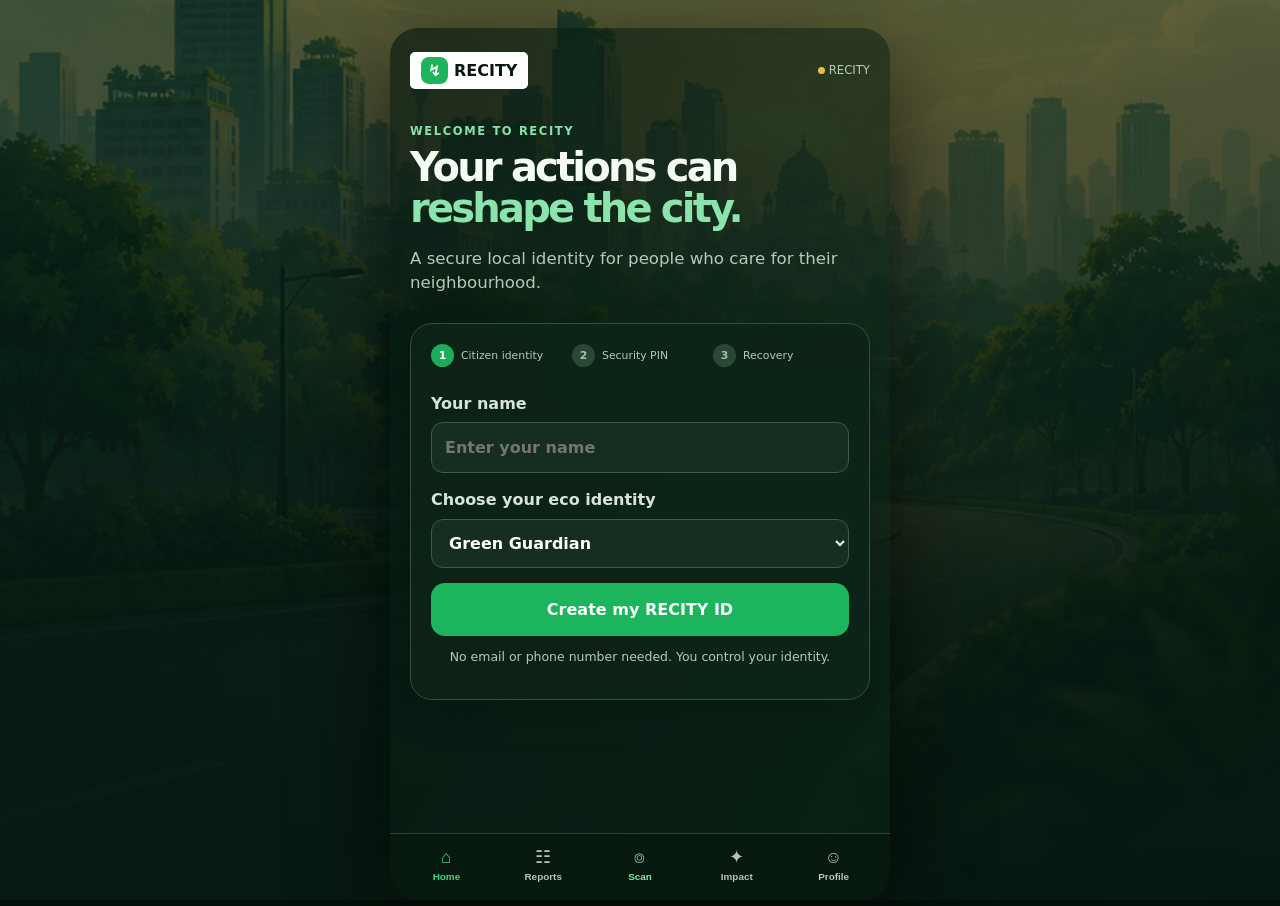
==== public/index.html @ 3ed27c59 "Serve Recity static app from Vercel public directory" ====
<!doctype html><html lang="en"><head><meta charset="UTF-8"/><meta name="viewport" content="width=device-width,initial-scale=1"/><meta name="theme-color" content="#06170f"/><title>RECITY — Waste Intelligence OS</title><link rel="icon" href="public/favicon.svg"/><link rel="stylesheet" href="styles.css"/></head><body><div class="city-scene" aria-hidden="true"></div><main class="app"><header><a class="brand" href="#dashboard"><i>↯</i> RECITY</a><div class="online"><span></span> RECITY</div></header><section id="onboarding" class="screen active"><p class="kicker">WELCOME TO RECITY</p><h1>Your actions can<br/><em>reshape the city.</em></h1><p class="lead">A secure local identity for people who care for their neighbourhood.</p><article class="panel onboarding-card"><div class="step"><b>1</b><span>Citizen identity</span><b>2</b><span>Security PIN</span><b>3</b><span>Recovery</span></div><label>Your name<input id="citizen-name" placeholder="Enter your name" autocomplete="name"/></label><label>Choose your eco identity<select id="eco-title"><option>Seedling</option><option>Eco Explorer</option><option selected>Green Guardian</option><option>City Shaper</option></select></label><button id="start" class="primary">Create my RECITY ID</button><p class="small">No email or phone number needed. You control your identity.</p></article></section><section id="dashboard" class="screen"><p class="kicker">GOOD MORNING</p><div class="title-row"><h1 id="welcome">Green Guardian</h1><button class="avatar" data-go="profile">OG</button></div><p class="recity-id">RECITY ID · <span id="identity">RCY-UDG-7K4P-9X2N</span></p><article class="scan-card"><p class="kicker">WASTE INTELLIGENCE</p><h2>What can this become?</h2><p>Scan waste to get a stable action, safe guidance, and a chance to create impact.</p><button class="light" data-go="scan">Scan waste</button></article><div class="metrics"><article><b>0</b><span>Verified points</span></article><article><b>0 kg</b><span>Waste diverted</span></article><article><b>0</b><span>Actions verified</span></article></div><div class="section-head"><h2>Active reports</h2><button data-go="reports">See all</button></div><article class="report-card"><i class="status-dot"></i><div><b>No reports yet</b><small>Your submitted reports will appear here.</small></div></article></section><section id="scan" class="screen"><button class="back" data-go="dashboard">‹ Back</button><p class="kicker">NEW WASTE CHECK</p><h1>See the next<br/>best action.</h1><article class="upload panel"><div class="scan-icon">⌾</div><h2>Take a clear photo</h2><p>The AI identifies the item. Recity’s safety rules decide the final action.</p><label class="primary">Take or upload a photo<input type="file" id="photo" accept="image/*" capture="environment" hidden/></label></article><aside class="notice"><b>Privacy first</b><span>Your image is analysed securely and never made public without your permission.</span></aside></section><section id="analysis" class="screen"><button class="back" data-go="scan">‹ Back</button><p class="kicker">ANALYSIS RESULT</p><h1>Waste check</h1><div id="photo-preview" class="photo-preview"><span>Photo preview</span></div><article class="decision panel"><p class="kicker">FINAL ACTION</p><h2>Reuse with care</h2><p>Detection is AI-assisted. This recommendation will be made consistent by Recity’s verified safety rules.</p><div class="scores"><span>Reusable <b>0%</b></span><span>Recyclable <b>0%</b></span><span>Hazard <b>0%</b></span></div></article><div class="section-head"><h2>Detected items</h2><span>Awaiting scan</span></div><article class="item"><i>♻</i><div><b>Plastic bottle</b><small>PET · empty · clean</small></div><em>Reusable</em></article><article class="item"><i>♻</i><div><b>Aluminium can</b><small>Metal · recyclable</small></div><em>Recycle</em></article><button class="primary" data-go="reuse">Explore reuse guide</button><button class="secondary" data-go="report">Report for collection</button></section><section id="reuse" class="screen"><button class="back" data-go="analysis">‹ Back</button><p class="kicker">VERIFIED REUSE GUIDE</p><h1>Bottle herb planter</h1><article class="reuse-hero"><span>🌱</span><div><b>Easy · 15 minutes</b><p>Give an empty bottle a useful new role at home.</p></div></article><article class="panel guide"><h2>What you need</h2><p>Clean plastic bottle · scissors · soil · small plant</p><h2>Steps</h2><ol><li>Mark a cutting line.</li><li>Carefully cut the bottle.</li><li>Make drainage holes.</li><li>Add soil and plant.</li></ol><aside>⚠ Ask for help with sharp edges.</aside></article><button class="primary" id="verify-reuse">Mark as completed</button></section><section id="report" class="screen"><button class="back" data-go="analysis">‹ Back</button><p class="kicker">CIVIC REPORT</p><h1>Report this waste</h1><article class="panel form"><label>Report title<input value="Mixed household waste"/></label><label>Notes<textarea placeholder="Add a helpful detail (optional)"></textarea></label><div class="location"><div><b id="location-label">Location not attached</b><small>Sharing a precise location helps the team respond.</small></div><button id="get-location">Use my location</button></div><button id="submit-report" class="primary">Submit report</button></article></section><section id="reports" class="screen"><p class="kicker">YOUR REPORTS</p><h1>Report history</h1><p class="lead">Every update has a clear status and time record.</p><div class="timeline"><article><i class="submitted">✓</i><div><b>Submitted</b><small>Your report was received</small></div><time>Now</time></article><article><i>⌾</i><div><b>AI checked</b><small>Waiting for verification</small></div><time>Next</time></article><article><i>⌾</i><div><b>Verified → Assigned → Collected</b><small>Team workflow begins after verification</small></div></article></div></section><section id="impact" class="screen"><p class="kicker">VERIFIED IMPACT</p><h1>Grow with your city.</h1><article class="impact"><b>0</b><p>Eco points are earned only after a verified action.</p><div><i></i></div><small>Start your first verified action to grow.</small></article><div class="levels"><article class="complete"><i>1</i><b>Seedling</b><small>0 pts</small></article><article class="current"><i>2</i><b>Green Guardian</b><small>200 pts</small></article><article><i>3</i><b>Eco Explorer</b><small>500 pts</small></article><article><i>4</i><b>City Shaper</b><small>1,000 pts</small></article></div></section><section id="profile" class="screen"><p class="kicker">RECITY IDENTITY</p><h1>Profile & security</h1><article class="panel profile"><i>OG</i><div><b id="profile-name">Green Guardian</b><small id="profile-id">RCY-UDG-7K4P-9X2N</small></div></article><article class="panel"><h2>Account security</h2><p>Your PIN is never stored as plain text. Recovery code access will be configured in the secure server phase.</p><button class="secondary">View recovery options</button></article></section><nav><button class="selected" data-go="dashboard">⌂<span>Home</span></button><button data-go="reports">☷<span>Reports</span></button><button data-go="scan" class="scan-nav">⌾<span>Scan</span></button><button data-go="impact">✦<span>Impact</span></button><button data-go="profile">☺<span>Profile</span></button></nav><div id="toast" role="status"></div></main><script src="app.js"></script></body></html>
---- public/styles.css ----
:root{--ink:#06170f;--panel:#10291c;--line:#31513d;--green:#1db45e;--lime:#dff6cb;--white:#f5faf5;--muted:#b6c9bb}*{box-sizing:border-box}body{margin:0;background:#041009;color:var(--white);font:16px/1.45 Inter,system-ui,sans-serif}.city-scene{position:fixed;inset:0;z-index:-2;background:radial-gradient(circle at 75% 18%,#269b5c55,transparent 28%),linear-gradient(#06170fde,#06170ff8),url('assets/city-green.png') center bottom/cover}.app{width:min(100%,500px);margin:auto;min-height:100vh;padding:24px 20px 104px;background:#06170fad}header{display:flex;justify-content:space-between;align-items:center;margin-bottom:34px}.brand{font-weight:900;text-decoration:none;color:#06170f;background:#fff;padding:7px 11px;border-radius:5px}.brand i{font-style:normal;background:var(--green);color:#fff;border-radius:8px;padding:4px 7px}.online{font-size:.73rem;color:var(--muted)}.online span{display:inline-block;width:7px;height:7px;border-radius:50%;background:#e7bd47}.screen{display:none;animation:up .35s ease}.screen.active{display:block}.kicker{font-size:.72rem;font-weight:900;letter-spacing:.14em;color:#85e4aa;margin:0 0 7px}h1{font-size:2.5rem;line-height:1.04;letter-spacing:-.07em;margin:0 0 13px}h1 em{font-style:normal;color:#8be4ab}.lead{color:var(--muted);font-size:1.04rem}.panel,.report-card,.item{background:#0d2418eF;border:1px solid var(--line);border-radius:22px;padding:20px}.onboarding-card{margin-top:28px}.step{display:grid;grid-template-columns:25px 1fr 25px 1fr 25px 1fr;gap:5px;align-items:center;font-size:.68rem;color:var(--muted);margin-bottom:25px}.step b{display:grid;place-items:center;width:23px;height:23px;background:#1cac5a;border-radius:50%;color:#fff}.step b:nth-of-type(2),.step b:nth-of-type(3){background:#294735;color:#a5c1ae}label{display:grid;gap:7px;font-weight:750;margin:15px 0;color:#d8e4da}input,select,textarea{padding:13px;border-radius:12px;border:1px solid #385d45;background:#162e20;color:#fff;font:inherit}textarea{min-height:94px;resize:vertical}.small{color:var(--muted);font-size:.78rem;text-align:center}.primary,.secondary,.light{font:inherit;font-weight:850;border:0;border-radius:14px;padding:15px 17px;width:100%;cursor:pointer}.primary{background:var(--green);color:#fff}.secondary{background:#173824;color:#bdf0cb;border:1px solid #3c754e;margin-top:12px}.light{background:#fff;color:#087337;width:auto}.title-row,.section-head{display:flex;justify-content:space-between;align-items:center}.title-row h1{margin:0}.avatar{width:42px;height:42px;border:1px solid #7fe7a9;background:#184c2e;color:#fff;border-radius:50%;font-weight:800}.recity-id{font-size:.78rem;color:var(--muted);margin:6px 0 23px}.scan-card{padding:27px;border-radius:26px;background:linear-gradient(135deg,#086630,#18a858);box-shadow:0 12px 35px #0005}.scan-card h2{font-size:1.8rem;margin:5px 0}.scan-card p:not(.kicker){color:#dff3e2;max-width:300px}.metrics{display:grid;grid-template-columns:repeat(3,1fr);gap:9px;margin:22px 0 30px}.metrics article{padding:14px 10px;background:#0d2619d9;border:1px solid var(--line);border-radius:17px}.metrics b{font-size:1.25rem;display:block}.metrics span{font-size:.68rem;color:var(--muted)}.section-head h2{font-size:1.25rem}.section-head button{background:none;border:0;color:#71dc98;font-weight:800}.report-card,.item{display:flex;align-items:center;gap:12px;margin:11px 0;padding:15px}.report-card div,.item div{display:grid;gap:3px;flex:1}.report-card small,.item small{color:var(--muted);font-size:.78rem}.status-dot{width:13px;height:13px;border-radius:50%;background:#e7c755}.status-dot.verified{background:#37c46d}.report-card em,.item em{font-size:.7rem;font-style:normal;padding:6px 8px;border-radius:15px;background:#e2f7de;color:#1b6334;font-weight:900}.back{background:none;border:0;color:#cce1d1;padding:0;font:inherit;margin-bottom:17px;cursor:pointer}.upload{text-align:center;padding:38px 22px;border-style:dashed;border-width:2px}.scan-icon{font-size:4.5rem;color:#8be9ae}.upload p{color:var(--muted)}.notice{display:flex;gap:9px;margin:18px 5px;color:var(--muted);font-size:.78rem}.notice b{color:#a4ebbb}.photo-preview{height:205px;border-radius:22px;background:linear-gradient(140deg,#265b3c,#7ece8b,#0d3d27);display:grid;place-items:center;color:#d5f7db;margin:18px 0}.decision{background:linear-gradient(135deg,#124629,#0e6d3c)}.decision h2{margin:3px 0}.decision p{color:#cfe9d6}.scores{display:flex;gap:7px;flex-wrap:wrap}.scores span{padding:8px 9px;border-radius:12px;background:#e2f8d8;color:#195331;font-size:.72rem;font-weight:700}.scores b{display:block;font-size:1rem}.item i{font-size:1.5rem;color:#89e9a7}.section-head>span{font-size:.75rem;color:var(--muted)}.reuse-hero{display:flex;gap:16px;align-items:center;padding:20px;background:linear-gradient(135deg,#e5f9ce,#fcf1c4);color:#174425;border-radius:22px}.reuse-hero span{font-size:3rem}.reuse-hero p{margin:4px 0 0}.guide h2{font-size:1.1rem;margin-top:20px}.guide ol{padding-left:22px}.guide li{margin:10px 0}.guide aside{padding:12px;background:#542a27;border:1px solid #9d6764;border-radius:12px}.location{display:flex;gap:12px;border-top:1px solid var(--line);padding-top:18px;margin-top:20px}.location div{display:grid;gap:4px;flex:1}.location small{font-size:.75rem;color:var(--muted)}.location button{height:max-content;padding:9px;background:#dbf4dd;border:0;border-radius:10px;color:#146032;font-weight:800}.timeline article{display:grid;grid-template-columns:35px 1fr auto;gap:12px;align-items:center;padding:18px 0;border-bottom:1px solid var(--line)}.timeline i{display:grid;place-items:center;width:30px;height:30px;border-radius:50%;background:#1b4129;font-style:normal}.timeline i.submitted{background:#1ab359}.timeline small{display:block;color:var(--muted);font-size:.78rem}.timeline time{font-size:.72rem;color:var(--muted)}.impact{padding:25px;border-radius:23px;background:linear-gradient(135deg,#d9f8cd,#fff2bf);color:#15512c}.impact b{font-size:3.8rem}.impact p{margin:0 0 16px}.impact div{height:12px;border-radius:20px;background:#a9d4a5;overflow:hidden}.impact i{display:block;width:48%;height:100%;background:#14a852;animation:fill 1.2s ease}.impact small{display:block;margin-top:9px}.levels{display:grid;gap:10px;margin-top:23px}.levels article{display:grid;grid-template-columns:35px 1fr auto;gap:10px;align-items:center;border:1px solid var(--line);border-radius:16px;padding:13px;color:var(--muted)}.levels i{display:grid;place-items:center;width:30px;height:30px;border-radius:50%;background:#274837;color:#fff;font-style:normal}.levels b{color:#fff}.levels .complete i,.levels .current i{background:var(--green)}.levels .current{border-color:#50d27c;box-shadow:0 0 0 2px #40c46624}.profile{display:flex;align-items:center;gap:15px}.profile>i{display:grid;place-items:center;width:50px;height:50px;border-radius:50%;background:#1da658;font-style:normal;font-weight:900}.profile div{display:grid;gap:4px}.profile small{color:var(--muted)}nav{position:fixed;bottom:0;left:50%;transform:translateX(-50%);width:min(100%,500px);padding:12px 8px 17px;background:#081a10f5;border-top:1px solid #284735;display:grid;grid-template-columns:repeat(5,1fr);z-index:2}nav button{border:0;background:none;color:#b4c5b7;display:grid;gap:3px;place-items:center;font-size:1.1rem;cursor:pointer}nav span{font-size:.62rem;font-weight:750}nav .selected{color:#47d77a}.scan-nav{color:#84eaa8!important}#toast{position:fixed;bottom:92px;left:50%;transform:translate(-50%,20px);opacity:0;transition:.3s;background:#dcf7d9;color:#195b2e;padding:12px 15px;border-radius:12px;font-weight:800;font-size:.85rem;z-index:3;white-space:nowrap}#toast.show{opacity:1;transform:translate(-50%,0)}@keyframes up{from{opacity:0;transform:translateY(10px)}to{opacity:1;transform:none}}@keyframes fill{from{width:0}to{width:48%}}@media(min-width:650px){body{padding:28px}.app{border-radius:28px;box-shadow:0 30px 90px #0009;min-height:850px}nav{border-radius:0 0 28px 28px}}
/* Recity v2.1 visual system — city-led, animated, and mobile-first */
.city-scene{background:linear-gradient(180deg,#06170f9e 0%,#06170fe6 65%,#06170ff5 100%),url('assets/city-green.png') center bottom/cover no-repeat!important;animation:cityBreathe 16s ease-in-out infinite alternate}
.app{background:linear-gradient(120deg,#06170fa8,#09271775)!important}
.scan-card{min-height:330px;text-align:center;align-items:center;display:flex;flex-direction:column;justify-content:center;background:linear-gradient(145deg,#075027e8,#17a959d9)!important;position:relative;overflow:hidden}
.scan-card::before{content:'⌾';position:absolute;font-size:15rem;line-height:1;color:#b7f8c21c;right:-44px;top:-32px}.scan-card>*{position:relative}.scan-card h2{font-size:2.15rem}.scan-card p:not(.kicker){max-width:285px}.scan-card .light{margin-top:10px}
.panel,.report-card,.item,.levels article{backdrop-filter:blur(12px);box-shadow:0 14px 36px #0000002b}.metrics article{background:#0c261bd9!important}.upload{background:linear-gradient(145deg,#0c3c25eF,#0d2d1fee)!important}.photo-preview{box-shadow:inset 0 0 0 1px #a4f4b33b,0 12px 30px #0006}.impact,.reuse-hero{box-shadow:0 14px 34px #0004}@keyframes cityBreathe{from{background-position:center 54%}to{background-position:center 48%}}
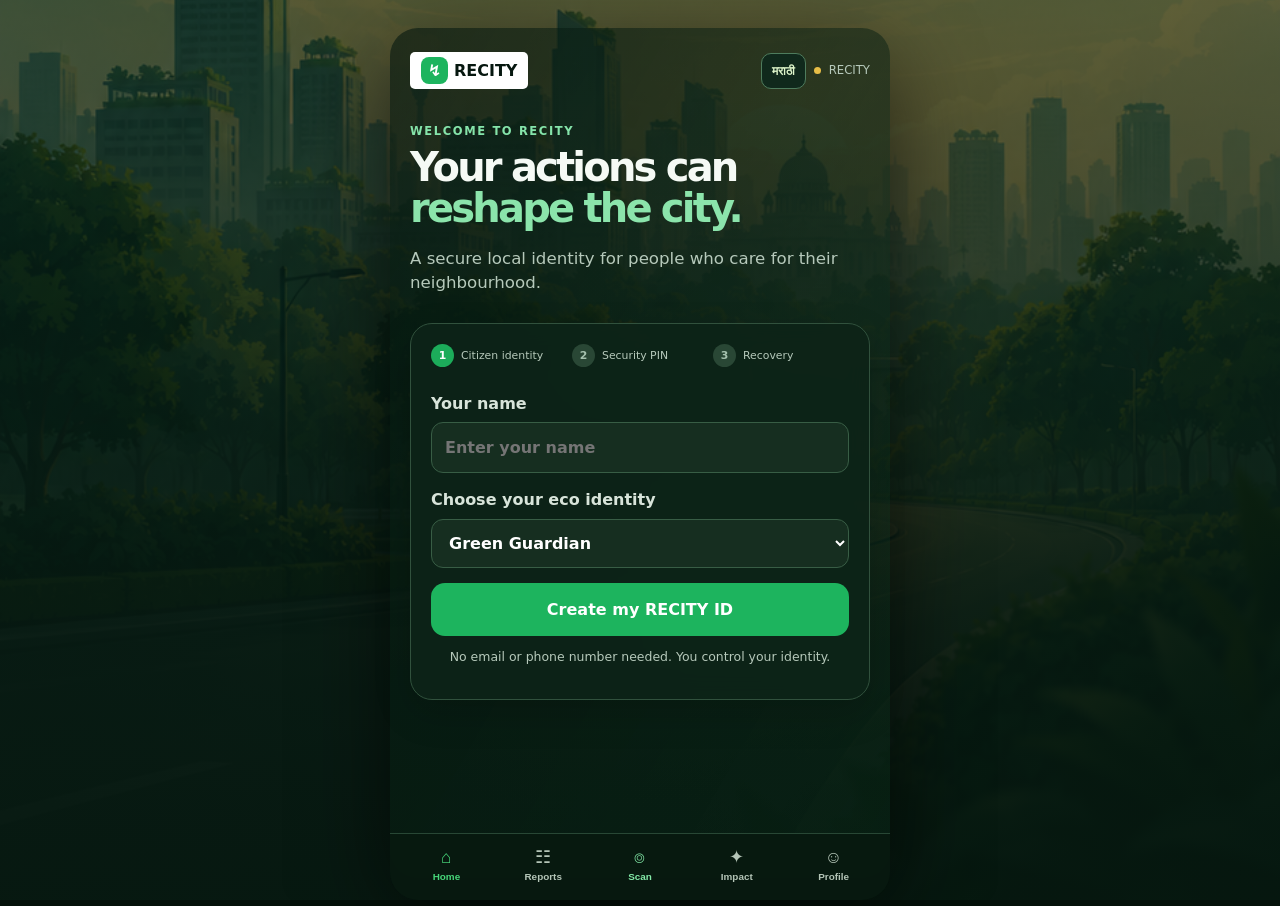
==== commit 24e65ce3: "Add Marathi switch and mobile-first layout refinements" ====
--- a/public/index.html
+++ b/public/index.html
@@ -1 +1 @@
-<!doctype html><html lang="en"><head><meta charset="UTF-8"/><meta name="viewport" content="width=device-width,initial-scale=1"/><meta name="theme-color" content="#06170f"/><title>RECITY — Waste Intelligence OS</title><link rel="icon" href="public/favicon.svg"/><link rel="stylesheet" href="styles.css"/></head><body><div class="city-scene" aria-hidden="true"></div><main class="app"><header><a class="brand" href="#dashboard"><i>↯</i> RECITY</a><div class="online"><span></span> RECITY</div></header><section id="onboarding" class="screen active"><p class="kicker">WELCOME TO RECITY</p><h1>Your actions can<br/><em>reshape the city.</em></h1><p class="lead">A secure local identity for people who care for their neighbourhood.</p><article class="panel onboarding-card"><div class="step"><b>1</b><span>Citizen identity</span><b>2</b><span>Security PIN</span><b>3</b><span>Recovery</span></div><label>Your name<input id="citizen-name" placeholder="Enter your name" autocomplete="name"/></label><label>Choose your eco identity<select id="eco-title"><option>Seedling</option><option>Eco Explorer</option><option selected>Green Guardian</option><option>City Shaper</option></select></label><button id="start" class="primary">Create my RECITY ID</button><p class="small">No email or phone number needed. You control your identity.</p></article></section><section id="dashboard" class="screen"><p class="kicker">GOOD MORNING</p><div class="title-row"><h1 id="welcome">Green Guardian</h1><button class="avatar" data-go="profile">OG</button></div><p class="recity-id">RECITY ID · <span id="identity">RCY-UDG-7K4P-9X2N</span></p><article class="scan-card"><p class="kicker">WASTE INTELLIGENCE</p><h2>What can this become?</h2><p>Scan waste to get a stable action, safe guidance, and a chance to create impact.</p><button class="light" data-go="scan">Scan waste</button></article><div class="metrics"><article><b>0</b><span>Verified points</span></article><article><b>0 kg</b><span>Waste diverted</span></article><article><b>0</b><span>Actions verified</span></article></div><div class="section-head"><h2>Active reports</h2><button data-go="reports">See all</button></div><article class="report-card"><i class="status-dot"></i><div><b>No reports yet</b><small>Your submitted reports will appear here.</small></div></article></section><section id="scan" class="screen"><button class="back" data-go="dashboard">‹ Back</button><p class="kicker">NEW WASTE CHECK</p><h1>See the next<br/>best action.</h1><article class="upload panel"><div class="scan-icon">⌾</div><h2>Take a clear photo</h2><p>The AI identifies the item. Recity’s safety rules decide the final action.</p><label class="primary">Take or upload a photo<input type="file" id="photo" accept="image/*" capture="environment" hidden/></label></article><aside class="notice"><b>Privacy first</b><span>Your image is analysed securely and never made public without your permission.</span></aside></section><section id="analysis" class="screen"><button class="back" data-go="scan">‹ Back</button><p class="kicker">ANALYSIS RESULT</p><h1>Waste check</h1><div id="photo-preview" class="photo-preview"><span>Photo preview</span></div><article class="decision panel"><p class="kicker">FINAL ACTION</p><h2>Reuse with care</h2><p>Detection is AI-assisted. This recommendation will be made consistent by Recity’s verified safety rules.</p><div class="scores"><span>Reusable <b>0%</b></span><span>Recyclable <b>0%</b></span><span>Hazard <b>0%</b></span></div></article><div class="section-head"><h2>Detected items</h2><span>Awaiting scan</span></div><article class="item"><i>♻</i><div><b>Plastic bottle</b><small>PET · empty · clean</small></div><em>Reusable</em></article><article class="item"><i>♻</i><div><b>Aluminium can</b><small>Metal · recyclable</small></div><em>Recycle</em></article><button class="primary" data-go="reuse">Explore reuse guide</button><button class="secondary" data-go="report">Report for collection</button></section><section id="reuse" class="screen"><button class="back" data-go="analysis">‹ Back</button><p class="kicker">VERIFIED REUSE GUIDE</p><h1>Bottle herb planter</h1><article class="reuse-hero"><span>🌱</span><div><b>Easy · 15 minutes</b><p>Give an empty bottle a useful new role at home.</p></div></article><article class="panel guide"><h2>What you need</h2><p>Clean plastic bottle · scissors · soil · small plant</p><h2>Steps</h2><ol><li>Mark a cutting line.</li><li>Carefully cut the bottle.</li><li>Make drainage holes.</li><li>Add soil and plant.</li></ol><aside>⚠ Ask for help with sharp edges.</aside></article><button class="primary" id="verify-reuse">Mark as completed</button></section><section id="report" class="screen"><button class="back" data-go="analysis">‹ Back</button><p class="kicker">CIVIC REPORT</p><h1>Report this waste</h1><article class="panel form"><label>Report title<input value="Mixed household waste"/></label><label>Notes<textarea placeholder="Add a helpful detail (optional)"></textarea></label><div class="location"><div><b id="location-label">Location not attached</b><small>Sharing a precise location helps the team respond.</small></div><button id="get-location">Use my location</button></div><button id="submit-report" class="primary">Submit report</button></article></section><section id="reports" class="screen"><p class="kicker">YOUR REPORTS</p><h1>Report history</h1><p class="lead">Every update has a clear status and time record.</p><div class="timeline"><article><i class="submitted">✓</i><div><b>Submitted</b><small>Your report was received</small></div><time>Now</time></article><article><i>⌾</i><div><b>AI checked</b><small>Waiting for verification</small></div><time>Next</time></article><article><i>⌾</i><div><b>Verified → Assigned → Collected</b><small>Team workflow begins after verification</small></div></article></div></section><section id="impact" class="screen"><p class="kicker">VERIFIED IMPACT</p><h1>Grow with your city.</h1><article class="impact"><b>0</b><p>Eco points are earned only after a verified action.</p><div><i></i></div><small>Start your first verified action to grow.</small></article><div class="levels"><article class="complete"><i>1</i><b>Seedling</b><small>0 pts</small></article><article class="current"><i>2</i><b>Green Guardian</b><small>200 pts</small></article><article><i>3</i><b>Eco Explorer</b><small>500 pts</small></article><article><i>4</i><b>City Shaper</b><small>1,000 pts</small></article></div></section><section id="profile" class="screen"><p class="kicker">RECITY IDENTITY</p><h1>Profile & security</h1><article class="panel profile"><i>OG</i><div><b id="profile-name">Green Guardian</b><small id="profile-id">RCY-UDG-7K4P-9X2N</small></div></article><article class="panel"><h2>Account security</h2><p>Your PIN is never stored as plain text. Recovery code access will be configured in the secure server phase.</p><button class="secondary">View recovery options</button></article></section><nav><button class="selected" data-go="dashboard">⌂<span>Home</span></button><button data-go="reports">☷<span>Reports</span></button><button data-go="scan" class="scan-nav">⌾<span>Scan</span></button><button data-go="impact">✦<span>Impact</span></button><button data-go="profile">☺<span>Profile</span></button></nav><div id="toast" role="status"></div></main><script src="app.js"></script></body></html>
+<!doctype html><html lang="en"><head><meta charset="UTF-8"/><meta name="viewport" content="width=device-width,initial-scale=1"/><meta name="theme-color" content="#06170f"/><title>RECITY — Waste Intelligence OS</title><link rel="icon" href="public/favicon.svg"/><link rel="stylesheet" href="styles.css"/></head><body><div class="city-scene" aria-hidden="true"></div><main class="app"><header><a class="brand" href="#dashboard"><i>↯</i> RECITY</a><div class="online"><button id="language-toggle" type="button" aria-label="Switch language">मराठी</button><span></span> RECITY</div></header><section id="onboarding" class="screen active"><p class="kicker">WELCOME TO RECITY</p><h1>Your actions can<br/><em>reshape the city.</em></h1><p class="lead">A secure local identity for people who care for their neighbourhood.</p><article class="panel onboarding-card"><div class="step"><b>1</b><span>Citizen identity</span><b>2</b><span>Security PIN</span><b>3</b><span>Recovery</span></div><label>Your name<input id="citizen-name" placeholder="Enter your name" autocomplete="name"/></label><label>Choose your eco identity<select id="eco-title"><option>Seedling</option><option>Eco Explorer</option><option selected>Green Guardian</option><option>City Shaper</option></select></label><button id="start" class="primary">Create my RECITY ID</button><p class="small">No email or phone number needed. You control your identity.</p></article></section><section id="dashboard" class="screen"><p class="kicker">GOOD MORNING</p><div class="title-row"><h1 id="welcome">Green Guardian</h1><button class="avatar" data-go="profile">OG</button></div><p class="recity-id">RECITY ID · <span id="identity">RCY-UDG-7K4P-9X2N</span></p><article class="scan-card"><p class="kicker">WASTE INTELLIGENCE</p><h2>What can this become?</h2><p>Scan waste to get a stable action, safe guidance, and a chance to create impact.</p><button class="light" data-go="scan">Scan waste</button></article><div class="metrics"><article><b>0</b><span>Verified points</span></article><article><b>0 kg</b><span>Waste diverted</span></article><article><b>0</b><span>Actions verified</span></article></div><div class="section-head"><h2>Active reports</h2><button data-go="reports">See all</button></div><article class="report-card"><i class="status-dot"></i><div><b>No reports yet</b><small>Your submitted reports will appear here.</small></div></article></section><section id="scan" class="screen"><button class="back" data-go="dashboard">‹ Back</button><p class="kicker">NEW WASTE CHECK</p><h1>See the next<br/>best action.</h1><article class="upload panel"><div class="scan-icon">⌾</div><h2>Take a clear photo</h2><p>The AI identifies the item. Recity’s safety rules decide the final action.</p><label class="primary">Take or upload a photo<input type="file" id="photo" accept="image/*" capture="environment" hidden/></label></article><aside class="notice"><b>Privacy first</b><span>Your image is analysed securely and never made public without your permission.</span></aside></section><section id="analysis" class="screen"><button class="back" data-go="scan">‹ Back</button><p class="kicker">ANALYSIS RESULT</p><h1>Waste check</h1><div id="photo-preview" class="photo-preview"><span>Photo preview</span></div><article class="decision panel"><p class="kicker">FINAL ACTION</p><h2>Reuse with care</h2><p>Detection is AI-assisted. This recommendation will be made consistent by Recity’s verified safety rules.</p><div class="scores"><span>Reusable <b>0%</b></span><span>Recyclable <b>0%</b></span><span>Hazard <b>0%</b></span></div></article><div class="section-head"><h2>Detected items</h2><span>Awaiting scan</span></div><article class="item"><i>♻</i><div><b>Plastic bottle</b><small>PET · empty · clean</small></div><em>Reusable</em></article><article class="item"><i>♻</i><div><b>Aluminium can</b><small>Metal · recyclable</small></div><em>Recycle</em></article><button class="primary" data-go="reuse">Explore reuse guide</button><button class="secondary" data-go="report">Report for collection</button></section><section id="reuse" class="screen"><button class="back" data-go="analysis">‹ Back</button><p class="kicker">VERIFIED REUSE GUIDE</p><h1>Bottle herb planter</h1><article class="reuse-hero"><span>🌱</span><div><b>Easy · 15 minutes</b><p>Give an empty bottle a useful new role at home.</p></div></article><article class="panel guide"><h2>What you need</h2><p>Clean plastic bottle · scissors · soil · small plant</p><h2>Steps</h2><ol><li>Mark a cutting line.</li><li>Carefully cut the bottle.</li><li>Make drainage holes.</li><li>Add soil and plant.</li></ol><aside>⚠ Ask for help with sharp edges.</aside></article><button class="primary" id="verify-reuse">Mark as completed</button></section><section id="report" class="screen"><button class="back" data-go="analysis">‹ Back</button><p class="kicker">CIVIC REPORT</p><h1>Report this waste</h1><article class="panel form"><label>Report title<input value="Mixed household waste"/></label><label>Notes<textarea placeholder="Add a helpful detail (optional)"></textarea></label><div class="location"><div><b id="location-label">Location not attached</b><small>Sharing a precise location helps the team respond.</small></div><button id="get-location">Use my location</button></div><button id="submit-report" class="primary">Submit report</button></article></section><section id="reports" class="screen"><p class="kicker">YOUR REPORTS</p><h1>Report history</h1><p class="lead">Every update has a clear status and time record.</p><div class="timeline"><article><i class="submitted">✓</i><div><b>Submitted</b><small>Your report was received</small></div><time>Now</time></article><article><i>⌾</i><div><b>AI checked</b><small>Waiting for verification</small></div><time>Next</time></article><article><i>⌾</i><div><b>Verified → Assigned → Collected</b><small>Team workflow begins after verification</small></div></article></div></section><section id="impact" class="screen"><p class="kicker">VERIFIED IMPACT</p><h1>Grow with your city.</h1><article class="impact"><b>0</b><p>Eco points are earned only after a verified action.</p><div><i></i></div><small>Start your first verified action to grow.</small></article><div class="levels"><article class="complete"><i>1</i><b>Seedling</b><small>0 pts</small></article><article class="current"><i>2</i><b>Green Guardian</b><small>200 pts</small></article><article><i>3</i><b>Eco Explorer</b><small>500 pts</small></article><article><i>4</i><b>City Shaper</b><small>1,000 pts</small></article></div></section><section id="profile" class="screen"><p class="kicker">RECITY IDENTITY</p><h1>Profile & security</h1><article class="panel profile"><i>OG</i><div><b id="profile-name">Green Guardian</b><small id="profile-id">RCY-UDG-7K4P-9X2N</small></div></article><article class="panel"><h2>Account security</h2><p>Your PIN is never stored as plain text. Recovery code access will be configured in the secure server phase.</p><button class="secondary">View recovery options</button></article></section><nav><button class="selected" data-go="dashboard">⌂<span>Home</span></button><button data-go="reports">☷<span>Reports</span></button><button data-go="scan" class="scan-nav">⌾<span>Scan</span></button><button data-go="impact">✦<span>Impact</span></button><button data-go="profile">☺<span>Profile</span></button></nav><div id="toast" role="status"></div></main><script src="app.js"></script></body></html>
--- a/public/styles.css
+++ b/public/styles.css
@@ -5,3 +5,4 @@
 .scan-card{min-height:330px;text-align:center;align-items:center;display:flex;flex-direction:column;justify-content:center;background:linear-gradient(145deg,#075027e8,#17a959d9)!important;position:relative;overflow:hidden}
 .scan-card::before{content:'⌾';position:absolute;font-size:15rem;line-height:1;color:#b7f8c21c;right:-44px;top:-32px}.scan-card>*{position:relative}.scan-card h2{font-size:2.15rem}.scan-card p:not(.kicker){max-width:285px}.scan-card .light{margin-top:10px}
 .panel,.report-card,.item,.levels article{backdrop-filter:blur(12px);box-shadow:0 14px 36px #0000002b}.metrics article{background:#0c261bd9!important}.upload{background:linear-gradient(145deg,#0c3c25eF,#0d2d1fee)!important}.photo-preview{box-shadow:inset 0 0 0 1px #a4f4b33b,0 12px 30px #0006}.impact,.reuse-hero{box-shadow:0 14px 34px #0004}@keyframes cityBreathe{from{background-position:center 54%}to{background-position:center 48%}}
+.online{display:flex;align-items:center;gap:8px}.online button{min-height:36px;padding:6px 10px;border:1px solid #4e7c5d;border-radius:10px;background:#10291c;color:#dff6cb;font:700 .72rem system-ui;cursor:pointer}@media(max-width:480px){body{font-size:16px}.app{padding:18px 15px calc(106px + env(safe-area-inset-bottom))}header{margin-bottom:25px}.city-scene{background-position:center bottom}h1{font-size:2.25rem}.scan-card{min-height:300px;padding:24px 18px}.scan-card h2{font-size:1.9rem}.metrics{gap:7px}.metrics article{min-height:78px;padding:13px 8px}.metrics span{line-height:1.25}.panel,.report-card,.item{border-radius:18px;padding:16px}.primary,.secondary{min-height:50px}nav{padding:10px 5px calc(13px + env(safe-area-inset-bottom))}nav button{min-height:46px}.location{align-items:flex-start;flex-direction:column}.location button{width:100%;min-height:42px}}
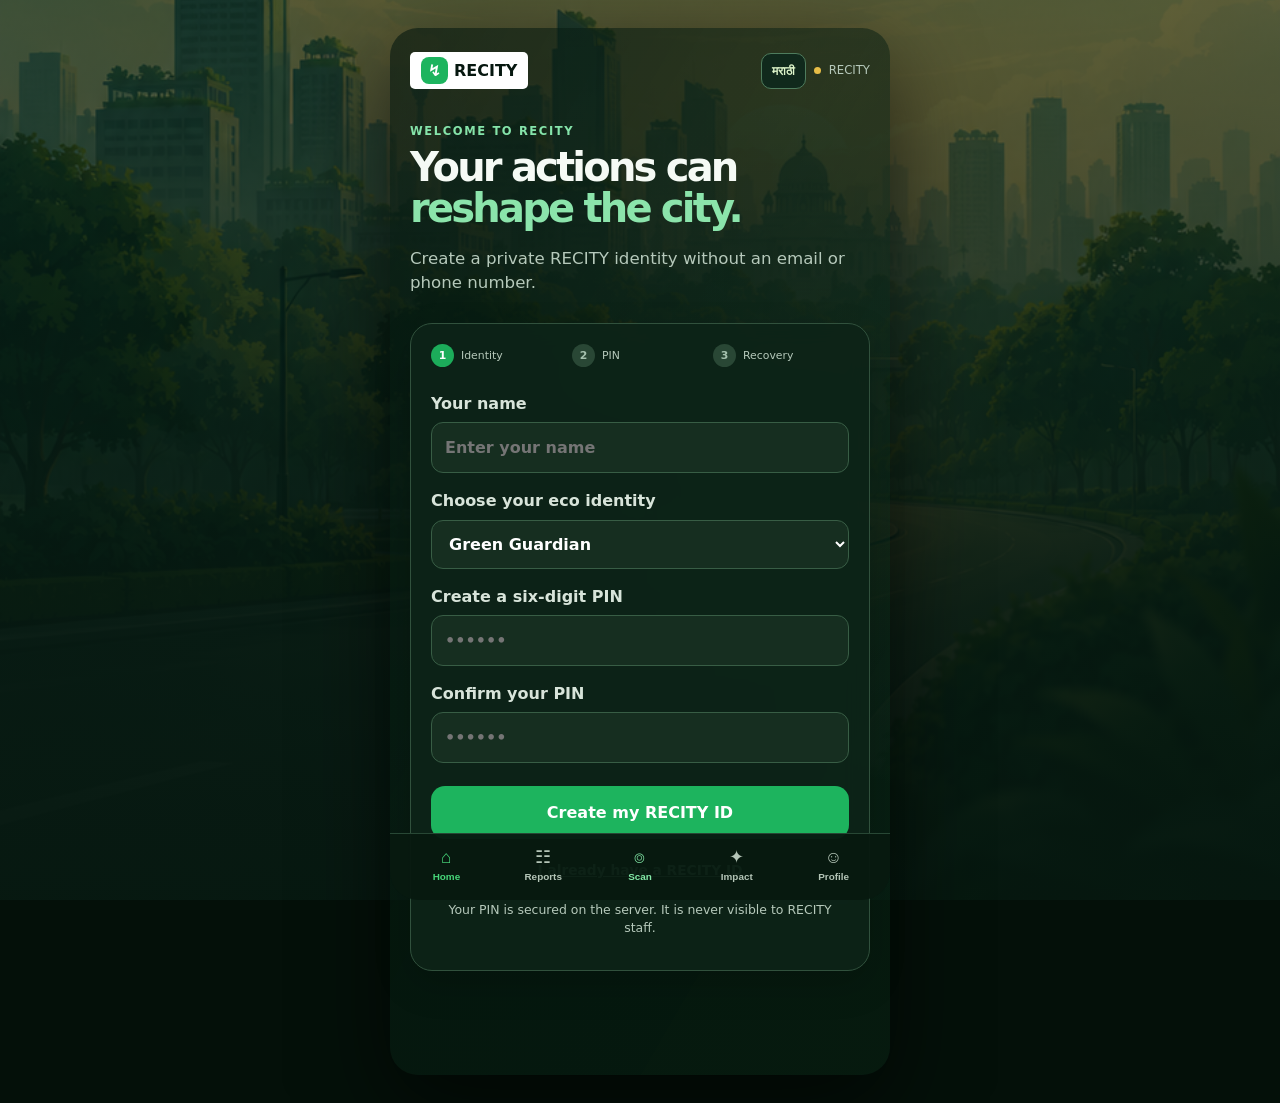
==== commit e3d8d4cf: "Add secure RECITY ID and PIN authentication" ====
--- a/public/index.html
+++ b/public/index.html
@@ -1 +1 @@
-<!doctype html><html lang="en"><head><meta charset="UTF-8"/><meta name="viewport" content="width=device-width,initial-scale=1"/><meta name="theme-color" content="#06170f"/><title>RECITY — Waste Intelligence OS</title><link rel="icon" href="public/favicon.svg"/><link rel="stylesheet" href="styles.css"/></head><body><div class="city-scene" aria-hidden="true"></div><main class="app"><header><a class="brand" href="#dashboard"><i>↯</i> RECITY</a><div class="online"><button id="language-toggle" type="button" aria-label="Switch language">मराठी</button><span></span> RECITY</div></header><section id="onboarding" class="screen active"><p class="kicker">WELCOME TO RECITY</p><h1>Your actions can<br/><em>reshape the city.</em></h1><p class="lead">A secure local identity for people who care for their neighbourhood.</p><article class="panel onboarding-card"><div class="step"><b>1</b><span>Citizen identity</span><b>2</b><span>Security PIN</span><b>3</b><span>Recovery</span></div><label>Your name<input id="citizen-name" placeholder="Enter your name" autocomplete="name"/></label><label>Choose your eco identity<select id="eco-title"><option>Seedling</option><option>Eco Explorer</option><option selected>Green Guardian</option><option>City Shaper</option></select></label><button id="start" class="primary">Create my RECITY ID</button><p class="small">No email or phone number needed. You control your identity.</p></article></section><section id="dashboard" class="screen"><p class="kicker">GOOD MORNING</p><div class="title-row"><h1 id="welcome">Green Guardian</h1><button class="avatar" data-go="profile">OG</button></div><p class="recity-id">RECITY ID · <span id="identity">RCY-UDG-7K4P-9X2N</span></p><article class="scan-card"><p class="kicker">WASTE INTELLIGENCE</p><h2>What can this become?</h2><p>Scan waste to get a stable action, safe guidance, and a chance to create impact.</p><button class="light" data-go="scan">Scan waste</button></article><div class="metrics"><article><b>0</b><span>Verified points</span></article><article><b>0 kg</b><span>Waste diverted</span></article><article><b>0</b><span>Actions verified</span></article></div><div class="section-head"><h2>Active reports</h2><button data-go="reports">See all</button></div><article class="report-card"><i class="status-dot"></i><div><b>No reports yet</b><small>Your submitted reports will appear here.</small></div></article></section><section id="scan" class="screen"><button class="back" data-go="dashboard">‹ Back</button><p class="kicker">NEW WASTE CHECK</p><h1>See the next<br/>best action.</h1><article class="upload panel"><div class="scan-icon">⌾</div><h2>Take a clear photo</h2><p>The AI identifies the item. Recity’s safety rules decide the final action.</p><label class="primary">Take or upload a photo<input type="file" id="photo" accept="image/*" capture="environment" hidden/></label></article><aside class="notice"><b>Privacy first</b><span>Your image is analysed securely and never made public without your permission.</span></aside></section><section id="analysis" class="screen"><button class="back" data-go="scan">‹ Back</button><p class="kicker">ANALYSIS RESULT</p><h1>Waste check</h1><div id="photo-preview" class="photo-preview"><span>Photo preview</span></div><article class="decision panel"><p class="kicker">FINAL ACTION</p><h2>Reuse with care</h2><p>Detection is AI-assisted. This recommendation will be made consistent by Recity’s verified safety rules.</p><div class="scores"><span>Reusable <b>0%</b></span><span>Recyclable <b>0%</b></span><span>Hazard <b>0%</b></span></div></article><div class="section-head"><h2>Detected items</h2><span>Awaiting scan</span></div><article class="item"><i>♻</i><div><b>Plastic bottle</b><small>PET · empty · clean</small></div><em>Reusable</em></article><article class="item"><i>♻</i><div><b>Aluminium can</b><small>Metal · recyclable</small></div><em>Recycle</em></article><button class="primary" data-go="reuse">Explore reuse guide</button><button class="secondary" data-go="report">Report for collection</button></section><section id="reuse" class="screen"><button class="back" data-go="analysis">‹ Back</button><p class="kicker">VERIFIED REUSE GUIDE</p><h1>Bottle herb planter</h1><article class="reuse-hero"><span>🌱</span><div><b>Easy · 15 minutes</b><p>Give an empty bottle a useful new role at home.</p></div></article><article class="panel guide"><h2>What you need</h2><p>Clean plastic bottle · scissors · soil · small plant</p><h2>Steps</h2><ol><li>Mark a cutting line.</li><li>Carefully cut the bottle.</li><li>Make drainage holes.</li><li>Add soil and plant.</li></ol><aside>⚠ Ask for help with sharp edges.</aside></article><button class="primary" id="verify-reuse">Mark as completed</button></section><section id="report" class="screen"><button class="back" data-go="analysis">‹ Back</button><p class="kicker">CIVIC REPORT</p><h1>Report this waste</h1><article class="panel form"><label>Report title<input value="Mixed household waste"/></label><label>Notes<textarea placeholder="Add a helpful detail (optional)"></textarea></label><div class="location"><div><b id="location-label">Location not attached</b><small>Sharing a precise location helps the team respond.</small></div><button id="get-location">Use my location</button></div><button id="submit-report" class="primary">Submit report</button></article></section><section id="reports" class="screen"><p class="kicker">YOUR REPORTS</p><h1>Report history</h1><p class="lead">Every update has a clear status and time record.</p><div class="timeline"><article><i class="submitted">✓</i><div><b>Submitted</b><small>Your report was received</small></div><time>Now</time></article><article><i>⌾</i><div><b>AI checked</b><small>Waiting for verification</small></div><time>Next</time></article><article><i>⌾</i><div><b>Verified → Assigned → Collected</b><small>Team workflow begins after verification</small></div></article></div></section><section id="impact" class="screen"><p class="kicker">VERIFIED IMPACT</p><h1>Grow with your city.</h1><article class="impact"><b>0</b><p>Eco points are earned only after a verified action.</p><div><i></i></div><small>Start your first verified action to grow.</small></article><div class="levels"><article class="complete"><i>1</i><b>Seedling</b><small>0 pts</small></article><article class="current"><i>2</i><b>Green Guardian</b><small>200 pts</small></article><article><i>3</i><b>Eco Explorer</b><small>500 pts</small></article><article><i>4</i><b>City Shaper</b><small>1,000 pts</small></article></div></section><section id="profile" class="screen"><p class="kicker">RECITY IDENTITY</p><h1>Profile & security</h1><article class="panel profile"><i>OG</i><div><b id="profile-name">Green Guardian</b><small id="profile-id">RCY-UDG-7K4P-9X2N</small></div></article><article class="panel"><h2>Account security</h2><p>Your PIN is never stored as plain text. Recovery code access will be configured in the secure server phase.</p><button class="secondary">View recovery options</button></article></section><nav><button class="selected" data-go="dashboard">⌂<span>Home</span></button><button data-go="reports">☷<span>Reports</span></button><button data-go="scan" class="scan-nav">⌾<span>Scan</span></button><button data-go="impact">✦<span>Impact</span></button><button data-go="profile">☺<span>Profile</span></button></nav><div id="toast" role="status"></div></main><script src="app.js"></script></body></html>
+<!doctype html><html lang="en"><head><meta charset="UTF-8"/><meta name="viewport" content="width=device-width,initial-scale=1"/><meta name="theme-color" content="#06170f"/><title>RECITY — Waste Intelligence OS</title><link rel="icon" href="public/favicon.svg"/><link rel="stylesheet" href="styles.css"/></head><body><div class="city-scene" aria-hidden="true"></div><main class="app"><header><a class="brand" href="#dashboard"><i>↯</i> RECITY</a><div class="online"><button id="language-toggle" type="button" aria-label="Switch language">मराठी</button><span></span> RECITY</div></header><section id="onboarding" class="screen active"><p class="kicker">WELCOME TO RECITY</p><h1>Your actions can<br/><em>reshape the city.</em></h1><p class="lead">Create a private RECITY identity without an email or phone number.</p><article class="panel onboarding-card"><div class="step"><b>1</b><span>Identity</span><b>2</b><span>PIN</span><b>3</b><span>Recovery</span></div><label>Your name<input id="citizen-name" placeholder="Enter your name" autocomplete="name"/></label><label>Choose your eco identity<select id="eco-title"><option>Seedling</option><option>Eco Explorer</option><option selected>Green Guardian</option><option>City Shaper</option></select></label><label>Create a six-digit PIN<input id="pin" type="password" inputmode="numeric" pattern="[0-9]{6}" maxlength="6" placeholder="••••••" autocomplete="new-password"/></label><label>Confirm your PIN<input id="pin-confirm" type="password" inputmode="numeric" pattern="[0-9]{6}" maxlength="6" placeholder="••••••" autocomplete="new-password"/></label><button id="start" class="primary">Create my RECITY ID</button><button class="text-button" data-go="signin">I already have a RECITY ID</button><p class="small">Your PIN is secured on the server. It is never visible to RECITY staff.</p></article></section><section id="signin" class="screen"><button class="back" data-go="onboarding">‹ Back</button><p class="kicker">WELCOME BACK</p><h1>Sign in to RECITY</h1><article class="panel onboarding-card"><label>RECITY ID<input id="login-id" placeholder="RCY-UDG-XXXX-XXXX" autocomplete="username" autocapitalize="characters"/></label><label>Six-digit PIN<input id="login-pin" type="password" inputmode="numeric" pattern="[0-9]{6}" maxlength="6" placeholder="••••••" autocomplete="current-password"/></label><button id="login" class="primary">Sign in securely</button><p class="small">Five incorrect attempts temporarily lock the account for your protection.</p></article></section><section id="dashboard" class="screen"><p class="kicker">GOOD MORNING</p><div class="title-row"><h1 id="welcome">Green Guardian</h1><button class="avatar" data-go="profile">OG</button></div><p class="recity-id">RECITY ID · <span id="identity">RCY-UDG-7K4P-9X2N</span></p><article class="scan-card"><p class="kicker">WASTE INTELLIGENCE</p><h2>What can this become?</h2><p>Scan waste to get a stable action, safe guidance, and a chance to create impact.</p><button class="light" data-go="scan">Scan waste</button></article><div class="metrics"><article><b>0</b><span>Verified points</span></article><article><b>0 kg</b><span>Waste diverted</span></article><article><b>0</b><span>Actions verified</span></article></div><div class="section-head"><h2>Active reports</h2><button data-go="reports">See all</button></div><article class="report-card"><i class="status-dot"></i><div><b>No reports yet</b><small>Your submitted reports will appear here.</small></div></article></section><section id="scan" class="screen"><button class="back" data-go="dashboard">‹ Back</button><p class="kicker">NEW WASTE CHECK</p><h1>See the next<br/>best action.</h1><article class="upload panel"><div class="scan-icon">⌾</div><h2>Take a clear photo</h2><p>The AI identifies the item. Recity’s safety rules decide the final action.</p><label class="primary">Take or upload a photo<input type="file" id="photo" accept="image/*" capture="environment" hidden/></label></article><aside class="notice"><b>Privacy first</b><span>Your image is analysed securely and never made public without your permission.</span></aside></section><section id="analysis" class="screen"><button class="back" data-go="scan">‹ Back</button><p class="kicker">ANALYSIS RESULT</p><h1>Waste check</h1><div id="photo-preview" class="photo-preview"><span>Photo preview</span></div><article class="decision panel"><p class="kicker">FINAL ACTION</p><h2>Reuse with care</h2><p>Detection is AI-assisted. This recommendation will be made consistent by Recity’s verified safety rules.</p><div class="scores"><span>Reusable <b>0%</b></span><span>Recyclable <b>0%</b></span><span>Hazard <b>0%</b></span></div></article><div class="section-head"><h2>Detected items</h2><span>Awaiting scan</span></div><article class="item"><i>♻</i><div><b>Plastic bottle</b><small>PET · empty · clean</small></div><em>Reusable</em></article><article class="item"><i>♻</i><div><b>Aluminium can</b><small>Metal · recyclable</small></div><em>Recycle</em></article><button class="primary" data-go="reuse">Explore reuse guide</button><button class="secondary" data-go="report">Report for collection</button></section><section id="reuse" class="screen"><button class="back" data-go="analysis">‹ Back</button><p class="kicker">VERIFIED REUSE GUIDE</p><h1>Bottle herb planter</h1><article class="reuse-hero"><span>🌱</span><div><b>Easy · 15 minutes</b><p>Give an empty bottle a useful new role at home.</p></div></article><article class="panel guide"><h2>What you need</h2><p>Clean plastic bottle · scissors · soil · small plant</p><h2>Steps</h2><ol><li>Mark a cutting line.</li><li>Carefully cut the bottle.</li><li>Make drainage holes.</li><li>Add soil and plant.</li></ol><aside>⚠ Ask for help with sharp edges.</aside></article><button class="primary" id="verify-reuse">Mark as completed</button></section><section id="report" class="screen"><button class="back" data-go="analysis">‹ Back</button><p class="kicker">CIVIC REPORT</p><h1>Report this waste</h1><article class="panel form"><label>Report title<input value="Mixed household waste"/></label><label>Notes<textarea placeholder="Add a helpful detail (optional)"></textarea></label><div class="location"><div><b id="location-label">Location not attached</b><small>Sharing a precise location helps the team respond.</small></div><button id="get-location">Use my location</button></div><button id="submit-report" class="primary">Submit report</button></article></section><section id="reports" class="screen"><p class="kicker">YOUR REPORTS</p><h1>Report history</h1><p class="lead">Every update has a clear status and time record.</p><div class="timeline"><article><i class="submitted">✓</i><div><b>Submitted</b><small>Your report was received</small></div><time>Now</time></article><article><i>⌾</i><div><b>AI checked</b><small>Waiting for verification</small></div><time>Next</time></article><article><i>⌾</i><div><b>Verified → Assigned → Collected</b><small>Team workflow begins after verification</small></div></article></div></section><section id="impact" class="screen"><p class="kicker">VERIFIED IMPACT</p><h1>Grow with your city.</h1><article class="impact"><b>0</b><p>Eco points are earned only after a verified action.</p><div><i></i></div><small>Start your first verified action to grow.</small></article><div class="levels"><article class="complete"><i>1</i><b>Seedling</b><small>0 pts</small></article><article class="current"><i>2</i><b>Green Guardian</b><small>200 pts</small></article><article><i>3</i><b>Eco Explorer</b><small>500 pts</small></article><article><i>4</i><b>City Shaper</b><small>1,000 pts</small></article></div></section><section id="profile" class="screen"><p class="kicker">YOUR RECITY PROFILE</p><h1>My contribution</h1><article class="panel profile-overview"><div class="profile-mark">🌿</div><div><b id="profile-name">Green Guardian</b><small id="profile-id">RCY-UDG-7K4P-9X2N</small><span>Citizen member · Just getting started</span></div></article><section class="contribution"><div class="section-head"><h2>Your contribution</h2><span>Verified only</span></div><div class="contribution-grid"><article><b>0</b><span>Reports resolved</span></article><article><b>0 kg</b><span>Waste diverted</span></article><article><b>0</b><span>Items reused</span></article><article><b>0</b><span>Eco points</span></article></div></section><article class="panel contribution-note"><span>✦</span><div><b>Your impact starts with one action.</b><p>Scan waste, report a cleanup need, or complete a reuse guide to begin building verified contribution.</p></div></article><article class="panel"><h2>Account security</h2><p>Your RECITY ID is private to you. PIN and recovery controls will be available here after secure account setup.</p><button class="secondary">View recovery options</button></article></section><nav><button class="selected" data-go="dashboard">⌂<span>Home</span></button><button data-go="reports">☷<span>Reports</span></button><button data-go="scan" class="scan-nav">⌾<span>Scan</span></button><button data-go="impact">✦<span>Impact</span></button><button data-go="profile">☺<span>Profile</span></button></nav><div id="toast" role="status"></div></main><script src="app.js"></script></body></html>
--- a/public/styles.css
+++ b/public/styles.css
@@ -6,3 +6,5 @@
 .scan-card::before{content:'⌾';position:absolute;font-size:15rem;line-height:1;color:#b7f8c21c;right:-44px;top:-32px}.scan-card>*{position:relative}.scan-card h2{font-size:2.15rem}.scan-card p:not(.kicker){max-width:285px}.scan-card .light{margin-top:10px}
 .panel,.report-card,.item,.levels article{backdrop-filter:blur(12px);box-shadow:0 14px 36px #0000002b}.metrics article{background:#0c261bd9!important}.upload{background:linear-gradient(145deg,#0c3c25eF,#0d2d1fee)!important}.photo-preview{box-shadow:inset 0 0 0 1px #a4f4b33b,0 12px 30px #0006}.impact,.reuse-hero{box-shadow:0 14px 34px #0004}@keyframes cityBreathe{from{background-position:center 54%}to{background-position:center 48%}}
 .online{display:flex;align-items:center;gap:8px}.online button{min-height:36px;padding:6px 10px;border:1px solid #4e7c5d;border-radius:10px;background:#10291c;color:#dff6cb;font:700 .72rem system-ui;cursor:pointer}@media(max-width:480px){body{font-size:16px}.app{padding:18px 15px calc(106px + env(safe-area-inset-bottom))}header{margin-bottom:25px}.city-scene{background-position:center bottom}h1{font-size:2.25rem}.scan-card{min-height:300px;padding:24px 18px}.scan-card h2{font-size:1.9rem}.metrics{gap:7px}.metrics article{min-height:78px;padding:13px 8px}.metrics span{line-height:1.25}.panel,.report-card,.item{border-radius:18px;padding:16px}.primary,.secondary{min-height:50px}nav{padding:10px 5px calc(13px + env(safe-area-inset-bottom))}nav button{min-height:46px}.location{align-items:flex-start;flex-direction:column}.location button{width:100%;min-height:42px}}
+.profile-overview{display:flex;align-items:center;gap:15px;background:linear-gradient(135deg,#123a25ed,#0d2619ed)}.profile-mark{display:grid;place-items:center;width:62px;height:62px;flex:0 0 62px;border-radius:20px;background:#1aa65727;font-size:2rem}.profile-overview div:last-child{display:grid;gap:4px}.profile-overview b{font-size:1.25rem}.profile-overview small,.profile-overview span{color:var(--muted);font-size:.78rem}.contribution{margin:27px 0}.contribution-grid{display:grid;grid-template-columns:repeat(2,1fr);gap:10px}.contribution-grid article{min-height:106px;padding:16px;border:1px solid var(--line);border-radius:18px;background:#0d2619dc;display:grid;align-content:center;gap:5px}.contribution-grid b{font-size:1.55rem;color:#8de7a9}.contribution-grid span{font-size:.78rem;color:var(--muted);line-height:1.25}.contribution-note{display:flex;gap:13px;align-items:flex-start}.contribution-note>span{display:grid;place-items:center;flex:0 0 35px;width:35px;height:35px;border-radius:12px;background:#1c9e51;color:#fff}.contribution-note b{font-size:.97rem}.contribution-note p{margin:5px 0 0;color:var(--muted);font-size:.84rem}.profile-overview~.panel{margin-top:18px}
+.text-button{width:100%;margin-top:13px;padding:10px;border:0;background:transparent;color:#8fe8ad;font:800 .86rem system-ui;text-decoration:underline;cursor:pointer}.onboarding-card label{margin-top:16px}.onboarding-card input{min-height:48px}.onboarding-card .primary{margin-top:8px}
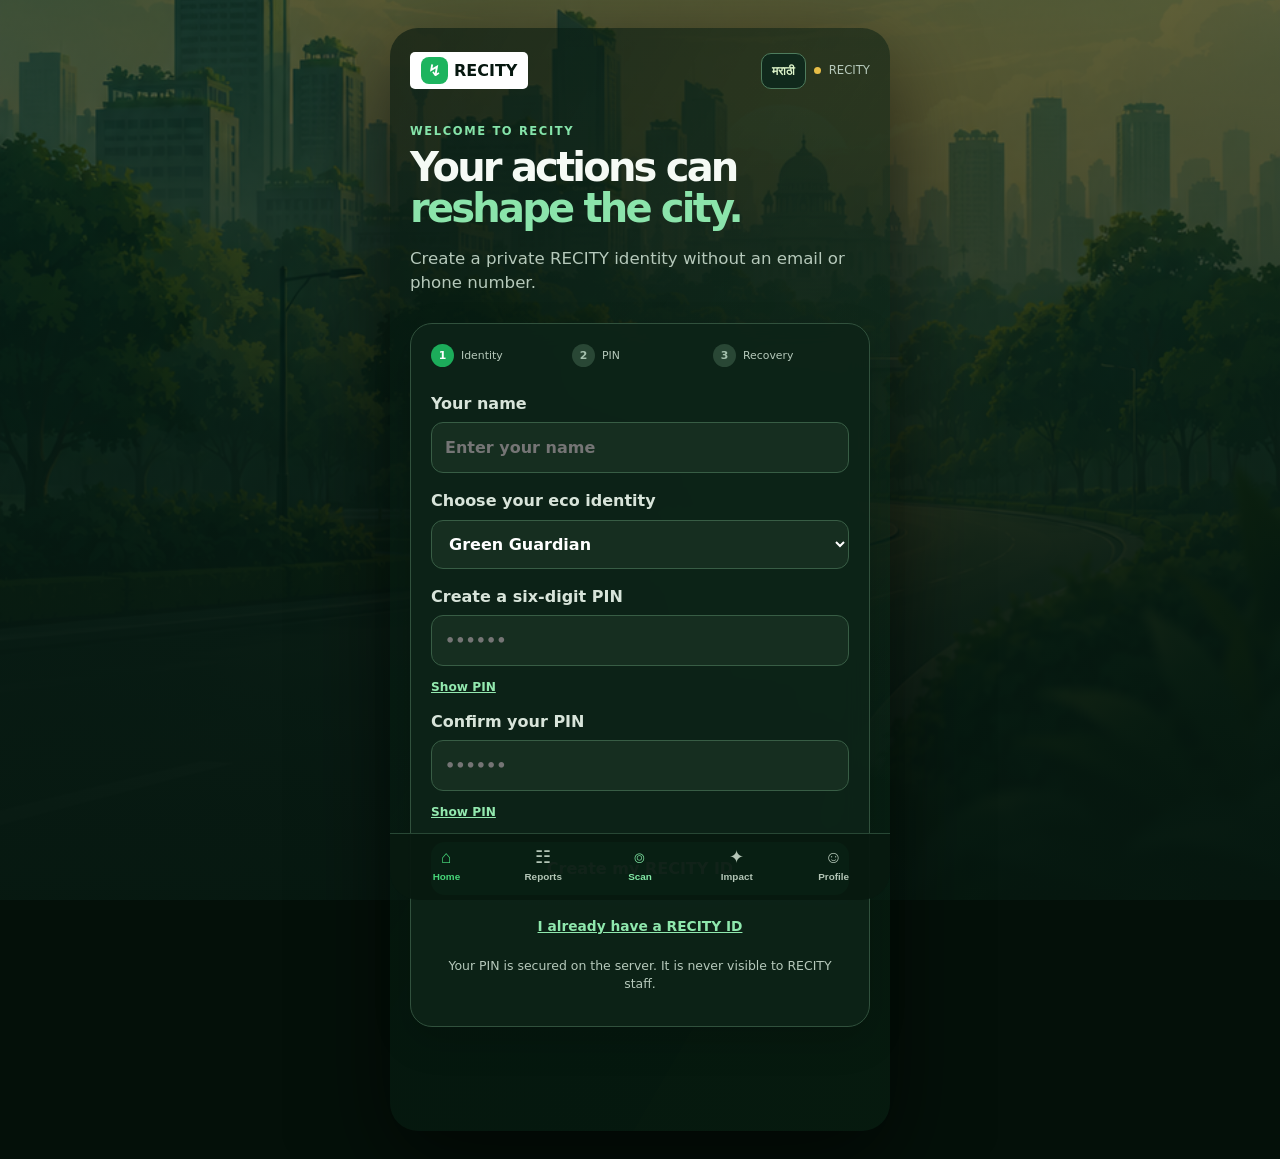
==== commit 77b142a0: "Add show PIN controls to RECITY authentication" ====
--- a/public/index.html
+++ b/public/index.html
@@ -1 +1 @@
-<!doctype html><html lang="en"><head><meta charset="UTF-8"/><meta name="viewport" content="width=device-width,initial-scale=1"/><meta name="theme-color" content="#06170f"/><title>RECITY — Waste Intelligence OS</title><link rel="icon" href="public/favicon.svg"/><link rel="stylesheet" href="styles.css"/></head><body><div class="city-scene" aria-hidden="true"></div><main class="app"><header><a class="brand" href="#dashboard"><i>↯</i> RECITY</a><div class="online"><button id="language-toggle" type="button" aria-label="Switch language">मराठी</button><span></span> RECITY</div></header><section id="onboarding" class="screen active"><p class="kicker">WELCOME TO RECITY</p><h1>Your actions can<br/><em>reshape the city.</em></h1><p class="lead">Create a private RECITY identity without an email or phone number.</p><article class="panel onboarding-card"><div class="step"><b>1</b><span>Identity</span><b>2</b><span>PIN</span><b>3</b><span>Recovery</span></div><label>Your name<input id="citizen-name" placeholder="Enter your name" autocomplete="name"/></label><label>Choose your eco identity<select id="eco-title"><option>Seedling</option><option>Eco Explorer</option><option selected>Green Guardian</option><option>City Shaper</option></select></label><label>Create a six-digit PIN<input id="pin" type="password" inputmode="numeric" pattern="[0-9]{6}" maxlength="6" placeholder="••••••" autocomplete="new-password"/></label><label>Confirm your PIN<input id="pin-confirm" type="password" inputmode="numeric" pattern="[0-9]{6}" maxlength="6" placeholder="••••••" autocomplete="new-password"/></label><button id="start" class="primary">Create my RECITY ID</button><button class="text-button" data-go="signin">I already have a RECITY ID</button><p class="small">Your PIN is secured on the server. It is never visible to RECITY staff.</p></article></section><section id="signin" class="screen"><button class="back" data-go="onboarding">‹ Back</button><p class="kicker">WELCOME BACK</p><h1>Sign in to RECITY</h1><article class="panel onboarding-card"><label>RECITY ID<input id="login-id" placeholder="RCY-UDG-XXXX-XXXX" autocomplete="username" autocapitalize="characters"/></label><label>Six-digit PIN<input id="login-pin" type="password" inputmode="numeric" pattern="[0-9]{6}" maxlength="6" placeholder="••••••" autocomplete="current-password"/></label><button id="login" class="primary">Sign in securely</button><p class="small">Five incorrect attempts temporarily lock the account for your protection.</p></article></section><section id="dashboard" class="screen"><p class="kicker">GOOD MORNING</p><div class="title-row"><h1 id="welcome">Green Guardian</h1><button class="avatar" data-go="profile">OG</button></div><p class="recity-id">RECITY ID · <span id="identity">RCY-UDG-7K4P-9X2N</span></p><article class="scan-card"><p class="kicker">WASTE INTELLIGENCE</p><h2>What can this become?</h2><p>Scan waste to get a stable action, safe guidance, and a chance to create impact.</p><button class="light" data-go="scan">Scan waste</button></article><div class="metrics"><article><b>0</b><span>Verified points</span></article><article><b>0 kg</b><span>Waste diverted</span></article><article><b>0</b><span>Actions verified</span></article></div><div class="section-head"><h2>Active reports</h2><button data-go="reports">See all</button></div><article class="report-card"><i class="status-dot"></i><div><b>No reports yet</b><small>Your submitted reports will appear here.</small></div></article></section><section id="scan" class="screen"><button class="back" data-go="dashboard">‹ Back</button><p class="kicker">NEW WASTE CHECK</p><h1>See the next<br/>best action.</h1><article class="upload panel"><div class="scan-icon">⌾</div><h2>Take a clear photo</h2><p>The AI identifies the item. Recity’s safety rules decide the final action.</p><label class="primary">Take or upload a photo<input type="file" id="photo" accept="image/*" capture="environment" hidden/></label></article><aside class="notice"><b>Privacy first</b><span>Your image is analysed securely and never made public without your permission.</span></aside></section><section id="analysis" class="screen"><button class="back" data-go="scan">‹ Back</button><p class="kicker">ANALYSIS RESULT</p><h1>Waste check</h1><div id="photo-preview" class="photo-preview"><span>Photo preview</span></div><article class="decision panel"><p class="kicker">FINAL ACTION</p><h2>Reuse with care</h2><p>Detection is AI-assisted. This recommendation will be made consistent by Recity’s verified safety rules.</p><div class="scores"><span>Reusable <b>0%</b></span><span>Recyclable <b>0%</b></span><span>Hazard <b>0%</b></span></div></article><div class="section-head"><h2>Detected items</h2><span>Awaiting scan</span></div><article class="item"><i>♻</i><div><b>Plastic bottle</b><small>PET · empty · clean</small></div><em>Reusable</em></article><article class="item"><i>♻</i><div><b>Aluminium can</b><small>Metal · recyclable</small></div><em>Recycle</em></article><button class="primary" data-go="reuse">Explore reuse guide</button><button class="secondary" data-go="report">Report for collection</button></section><section id="reuse" class="screen"><button class="back" data-go="analysis">‹ Back</button><p class="kicker">VERIFIED REUSE GUIDE</p><h1>Bottle herb planter</h1><article class="reuse-hero"><span>🌱</span><div><b>Easy · 15 minutes</b><p>Give an empty bottle a useful new role at home.</p></div></article><article class="panel guide"><h2>What you need</h2><p>Clean plastic bottle · scissors · soil · small plant</p><h2>Steps</h2><ol><li>Mark a cutting line.</li><li>Carefully cut the bottle.</li><li>Make drainage holes.</li><li>Add soil and plant.</li></ol><aside>⚠ Ask for help with sharp edges.</aside></article><button class="primary" id="verify-reuse">Mark as completed</button></section><section id="report" class="screen"><button class="back" data-go="analysis">‹ Back</button><p class="kicker">CIVIC REPORT</p><h1>Report this waste</h1><article class="panel form"><label>Report title<input value="Mixed household waste"/></label><label>Notes<textarea placeholder="Add a helpful detail (optional)"></textarea></label><div class="location"><div><b id="location-label">Location not attached</b><small>Sharing a precise location helps the team respond.</small></div><button id="get-location">Use my location</button></div><button id="submit-report" class="primary">Submit report</button></article></section><section id="reports" class="screen"><p class="kicker">YOUR REPORTS</p><h1>Report history</h1><p class="lead">Every update has a clear status and time record.</p><div class="timeline"><article><i class="submitted">✓</i><div><b>Submitted</b><small>Your report was received</small></div><time>Now</time></article><article><i>⌾</i><div><b>AI checked</b><small>Waiting for verification</small></div><time>Next</time></article><article><i>⌾</i><div><b>Verified → Assigned → Collected</b><small>Team workflow begins after verification</small></div></article></div></section><section id="impact" class="screen"><p class="kicker">VERIFIED IMPACT</p><h1>Grow with your city.</h1><article class="impact"><b>0</b><p>Eco points are earned only after a verified action.</p><div><i></i></div><small>Start your first verified action to grow.</small></article><div class="levels"><article class="complete"><i>1</i><b>Seedling</b><small>0 pts</small></article><article class="current"><i>2</i><b>Green Guardian</b><small>200 pts</small></article><article><i>3</i><b>Eco Explorer</b><small>500 pts</small></article><article><i>4</i><b>City Shaper</b><small>1,000 pts</small></article></div></section><section id="profile" class="screen"><p class="kicker">YOUR RECITY PROFILE</p><h1>My contribution</h1><article class="panel profile-overview"><div class="profile-mark">🌿</div><div><b id="profile-name">Green Guardian</b><small id="profile-id">RCY-UDG-7K4P-9X2N</small><span>Citizen member · Just getting started</span></div></article><section class="contribution"><div class="section-head"><h2>Your contribution</h2><span>Verified only</span></div><div class="contribution-grid"><article><b>0</b><span>Reports resolved</span></article><article><b>0 kg</b><span>Waste diverted</span></article><article><b>0</b><span>Items reused</span></article><article><b>0</b><span>Eco points</span></article></div></section><article class="panel contribution-note"><span>✦</span><div><b>Your impact starts with one action.</b><p>Scan waste, report a cleanup need, or complete a reuse guide to begin building verified contribution.</p></div></article><article class="panel"><h2>Account security</h2><p>Your RECITY ID is private to you. PIN and recovery controls will be available here after secure account setup.</p><button class="secondary">View recovery options</button></article></section><nav><button class="selected" data-go="dashboard">⌂<span>Home</span></button><button data-go="reports">☷<span>Reports</span></button><button data-go="scan" class="scan-nav">⌾<span>Scan</span></button><button data-go="impact">✦<span>Impact</span></button><button data-go="profile">☺<span>Profile</span></button></nav><div id="toast" role="status"></div></main><script src="app.js"></script></body></html>
+<!doctype html><html lang="en"><head><meta charset="UTF-8"/><meta name="viewport" content="width=device-width,initial-scale=1"/><meta name="theme-color" content="#06170f"/><title>RECITY — Waste Intelligence OS</title><link rel="icon" href="public/favicon.svg"/><link rel="stylesheet" href="styles.css"/></head><body><div class="city-scene" aria-hidden="true"></div><main class="app"><header><a class="brand" href="#dashboard"><i>↯</i> RECITY</a><div class="online"><button id="language-toggle" type="button" aria-label="Switch language">मराठी</button><span></span> RECITY</div></header><section id="onboarding" class="screen active"><p class="kicker">WELCOME TO RECITY</p><h1>Your actions can<br/><em>reshape the city.</em></h1><p class="lead">Create a private RECITY identity without an email or phone number.</p><article class="panel onboarding-card"><div class="step"><b>1</b><span>Identity</span><b>2</b><span>PIN</span><b>3</b><span>Recovery</span></div><label>Your name<input id="citizen-name" placeholder="Enter your name" autocomplete="name"/></label><label>Choose your eco identity<select id="eco-title"><option>Seedling</option><option>Eco Explorer</option><option selected>Green Guardian</option><option>City Shaper</option></select></label><label>Create a six-digit PIN<input id="pin" type="password" inputmode="numeric" pattern="[0-9]{6}" maxlength="6" placeholder="••••••" autocomplete="new-password"/><button type="button" class="pin-toggle" data-pin-toggle="pin">Show PIN</button></label><label>Confirm your PIN<input id="pin-confirm" type="password" inputmode="numeric" pattern="[0-9]{6}" maxlength="6" placeholder="••••••" autocomplete="new-password"/><button type="button" class="pin-toggle" data-pin-toggle="pin-confirm">Show PIN</button></label><button id="start" class="primary">Create my RECITY ID</button><button class="text-button" data-go="signin">I already have a RECITY ID</button><p class="small">Your PIN is secured on the server. It is never visible to RECITY staff.</p></article></section><section id="signin" class="screen"><button class="back" data-go="onboarding">‹ Back</button><p class="kicker">WELCOME BACK</p><h1>Sign in to RECITY</h1><article class="panel onboarding-card"><label>RECITY ID<input id="login-id" placeholder="RCY-UDG-XXXX-XXXX" autocomplete="username" autocapitalize="characters"/></label><label>Six-digit PIN<input id="login-pin" type="password" inputmode="numeric" pattern="[0-9]{6}" maxlength="6" placeholder="••••••" autocomplete="current-password"/><button type="button" class="pin-toggle" data-pin-toggle="login-pin">Show PIN</button></label><button id="login" class="primary">Sign in securely</button><p class="small">Five incorrect attempts temporarily lock the account for your protection.</p></article></section><section id="dashboard" class="screen"><p class="kicker">GOOD MORNING</p><div class="title-row"><h1 id="welcome">Green Guardian</h1><button class="avatar" data-go="profile">OG</button></div><p class="recity-id">RECITY ID · <span id="identity">RCY-UDG-7K4P-9X2N</span></p><article class="scan-card"><p class="kicker">WASTE INTELLIGENCE</p><h2>What can this become?</h2><p>Scan waste to get a stable action, safe guidance, and a chance to create impact.</p><button class="light" data-go="scan">Scan waste</button></article><div class="metrics"><article><b>0</b><span>Verified points</span></article><article><b>0 kg</b><span>Waste diverted</span></article><article><b>0</b><span>Actions verified</span></article></div><div class="section-head"><h2>Active reports</h2><button data-go="reports">See all</button></div><article class="report-card"><i class="status-dot"></i><div><b>No reports yet</b><small>Your submitted reports will appear here.</small></div></article></section><section id="scan" class="screen"><button class="back" data-go="dashboard">‹ Back</button><p class="kicker">NEW WASTE CHECK</p><h1>See the next<br/>best action.</h1><article class="upload panel"><div class="scan-icon">⌾</div><h2>Take a clear photo</h2><p>The AI identifies the item. Recity’s safety rules decide the final action.</p><label class="primary">Take or upload a photo<input type="file" id="photo" accept="image/*" capture="environment" hidden/></label></article><aside class="notice"><b>Privacy first</b><span>Your image is analysed securely and never made public without your permission.</span></aside></section><section id="analysis" class="screen"><button class="back" data-go="scan">‹ Back</button><p class="kicker">ANALYSIS RESULT</p><h1>Waste check</h1><div id="photo-preview" class="photo-preview"><span>Photo preview</span></div><article class="decision panel"><p class="kicker">FINAL ACTION</p><h2>Reuse with care</h2><p>Detection is AI-assisted. This recommendation will be made consistent by Recity’s verified safety rules.</p><div class="scores"><span>Reusable <b>0%</b></span><span>Recyclable <b>0%</b></span><span>Hazard <b>0%</b></span></div></article><div class="section-head"><h2>Detected items</h2><span>Awaiting scan</span></div><article class="item"><i>♻</i><div><b>Plastic bottle</b><small>PET · empty · clean</small></div><em>Reusable</em></article><article class="item"><i>♻</i><div><b>Aluminium can</b><small>Metal · recyclable</small></div><em>Recycle</em></article><button class="primary" data-go="reuse">Explore reuse guide</button><button class="secondary" data-go="report">Report for collection</button></section><section id="reuse" class="screen"><button class="back" data-go="analysis">‹ Back</button><p class="kicker">VERIFIED REUSE GUIDE</p><h1>Bottle herb planter</h1><article class="reuse-hero"><span>🌱</span><div><b>Easy · 15 minutes</b><p>Give an empty bottle a useful new role at home.</p></div></article><article class="panel guide"><h2>What you need</h2><p>Clean plastic bottle · scissors · soil · small plant</p><h2>Steps</h2><ol><li>Mark a cutting line.</li><li>Carefully cut the bottle.</li><li>Make drainage holes.</li><li>Add soil and plant.</li></ol><aside>⚠ Ask for help with sharp edges.</aside></article><button class="primary" id="verify-reuse">Mark as completed</button></section><section id="report" class="screen"><button class="back" data-go="analysis">‹ Back</button><p class="kicker">CIVIC REPORT</p><h1>Report this waste</h1><article class="panel form"><label>Report title<input value="Mixed household waste"/></label><label>Notes<textarea placeholder="Add a helpful detail (optional)"></textarea></label><div class="location"><div><b id="location-label">Location not attached</b><small>Sharing a precise location helps the team respond.</small></div><button id="get-location">Use my location</button></div><button id="submit-report" class="primary">Submit report</button></article></section><section id="reports" class="screen"><p class="kicker">YOUR REPORTS</p><h1>Report history</h1><p class="lead">Every update has a clear status and time record.</p><div class="timeline"><article><i class="submitted">✓</i><div><b>Submitted</b><small>Your report was received</small></div><time>Now</time></article><article><i>⌾</i><div><b>AI checked</b><small>Waiting for verification</small></div><time>Next</time></article><article><i>⌾</i><div><b>Verified → Assigned → Collected</b><small>Team workflow begins after verification</small></div></article></div></section><section id="impact" class="screen"><p class="kicker">VERIFIED IMPACT</p><h1>Grow with your city.</h1><article class="impact"><b>0</b><p>Eco points are earned only after a verified action.</p><div><i></i></div><small>Start your first verified action to grow.</small></article><div class="levels"><article class="complete"><i>1</i><b>Seedling</b><small>0 pts</small></article><article class="current"><i>2</i><b>Green Guardian</b><small>200 pts</small></article><article><i>3</i><b>Eco Explorer</b><small>500 pts</small></article><article><i>4</i><b>City Shaper</b><small>1,000 pts</small></article></div></section><section id="profile" class="screen"><p class="kicker">YOUR RECITY PROFILE</p><h1>My contribution</h1><article class="panel profile-overview"><div class="profile-mark">🌿</div><div><b id="profile-name">Green Guardian</b><small id="profile-id">RCY-UDG-7K4P-9X2N</small><span>Citizen member · Just getting started</span></div></article><section class="contribution"><div class="section-head"><h2>Your contribution</h2><span>Verified only</span></div><div class="contribution-grid"><article><b>0</b><span>Reports resolved</span></article><article><b>0 kg</b><span>Waste diverted</span></article><article><b>0</b><span>Items reused</span></article><article><b>0</b><span>Eco points</span></article></div></section><article class="panel contribution-note"><span>✦</span><div><b>Your impact starts with one action.</b><p>Scan waste, report a cleanup need, or complete a reuse guide to begin building verified contribution.</p></div></article><article class="panel"><h2>Account security</h2><p>Your RECITY ID is private to you. PIN and recovery controls will be available here after secure account setup.</p><button class="secondary">View recovery options</button></article></section><nav><button class="selected" data-go="dashboard">⌂<span>Home</span></button><button data-go="reports">☷<span>Reports</span></button><button data-go="scan" class="scan-nav">⌾<span>Scan</span></button><button data-go="impact">✦<span>Impact</span></button><button data-go="profile">☺<span>Profile</span></button></nav><div id="toast" role="status"></div></main><script src="app.js"></script></body></html>
--- a/public/styles.css
+++ b/public/styles.css
@@ -8,3 +8,4 @@
 .online{display:flex;align-items:center;gap:8px}.online button{min-height:36px;padding:6px 10px;border:1px solid #4e7c5d;border-radius:10px;background:#10291c;color:#dff6cb;font:700 .72rem system-ui;cursor:pointer}@media(max-width:480px){body{font-size:16px}.app{padding:18px 15px calc(106px + env(safe-area-inset-bottom))}header{margin-bottom:25px}.city-scene{background-position:center bottom}h1{font-size:2.25rem}.scan-card{min-height:300px;padding:24px 18px}.scan-card h2{font-size:1.9rem}.metrics{gap:7px}.metrics article{min-height:78px;padding:13px 8px}.metrics span{line-height:1.25}.panel,.report-card,.item{border-radius:18px;padding:16px}.primary,.secondary{min-height:50px}nav{padding:10px 5px calc(13px + env(safe-area-inset-bottom))}nav button{min-height:46px}.location{align-items:flex-start;flex-direction:column}.location button{width:100%;min-height:42px}}
 .profile-overview{display:flex;align-items:center;gap:15px;background:linear-gradient(135deg,#123a25ed,#0d2619ed)}.profile-mark{display:grid;place-items:center;width:62px;height:62px;flex:0 0 62px;border-radius:20px;background:#1aa65727;font-size:2rem}.profile-overview div:last-child{display:grid;gap:4px}.profile-overview b{font-size:1.25rem}.profile-overview small,.profile-overview span{color:var(--muted);font-size:.78rem}.contribution{margin:27px 0}.contribution-grid{display:grid;grid-template-columns:repeat(2,1fr);gap:10px}.contribution-grid article{min-height:106px;padding:16px;border:1px solid var(--line);border-radius:18px;background:#0d2619dc;display:grid;align-content:center;gap:5px}.contribution-grid b{font-size:1.55rem;color:#8de7a9}.contribution-grid span{font-size:.78rem;color:var(--muted);line-height:1.25}.contribution-note{display:flex;gap:13px;align-items:flex-start}.contribution-note>span{display:grid;place-items:center;flex:0 0 35px;width:35px;height:35px;border-radius:12px;background:#1c9e51;color:#fff}.contribution-note b{font-size:.97rem}.contribution-note p{margin:5px 0 0;color:var(--muted);font-size:.84rem}.profile-overview~.panel{margin-top:18px}
 .text-button{width:100%;margin-top:13px;padding:10px;border:0;background:transparent;color:#8fe8ad;font:800 .86rem system-ui;text-decoration:underline;cursor:pointer}.onboarding-card label{margin-top:16px}.onboarding-card input{min-height:48px}.onboarding-card .primary{margin-top:8px}
+.pin-toggle{justify-self:start;padding:7px 0 0;border:0;background:transparent;color:#93e9af;font:800 .76rem system-ui;cursor:pointer;text-decoration:underline}
